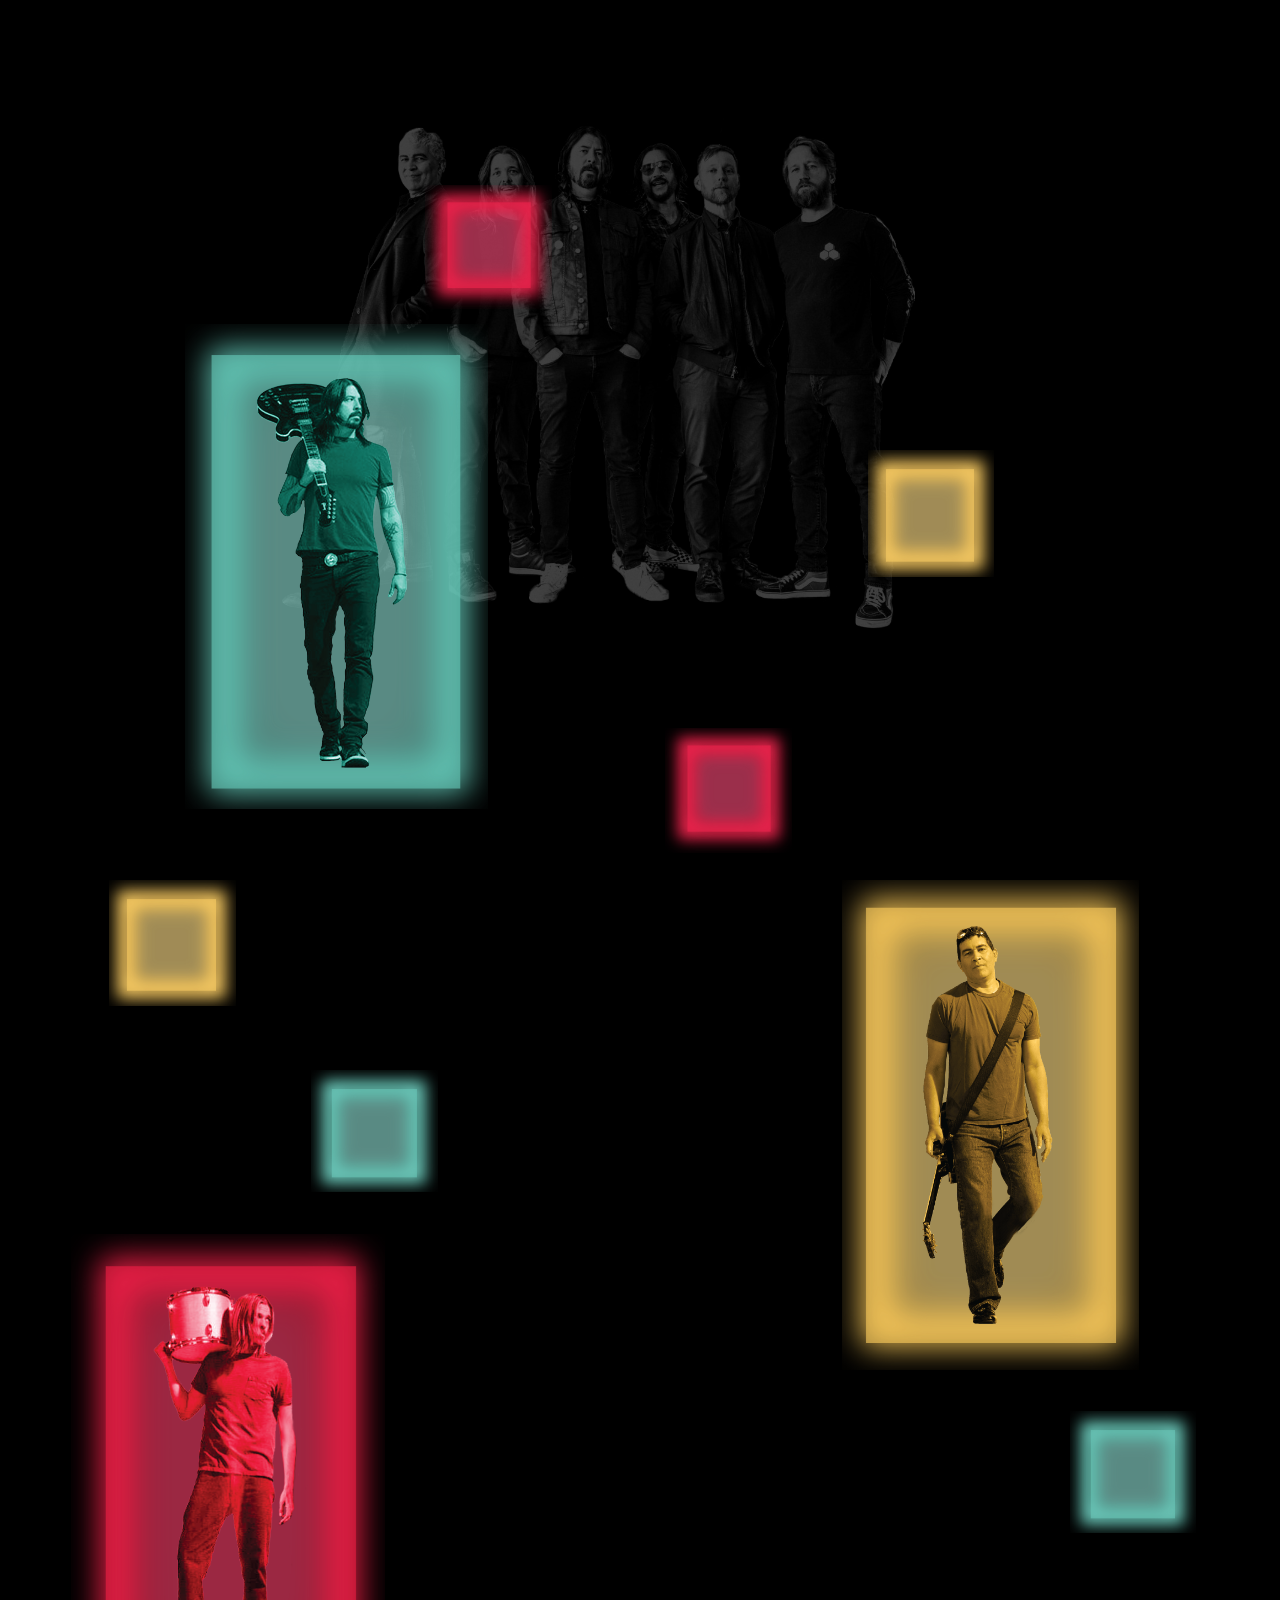
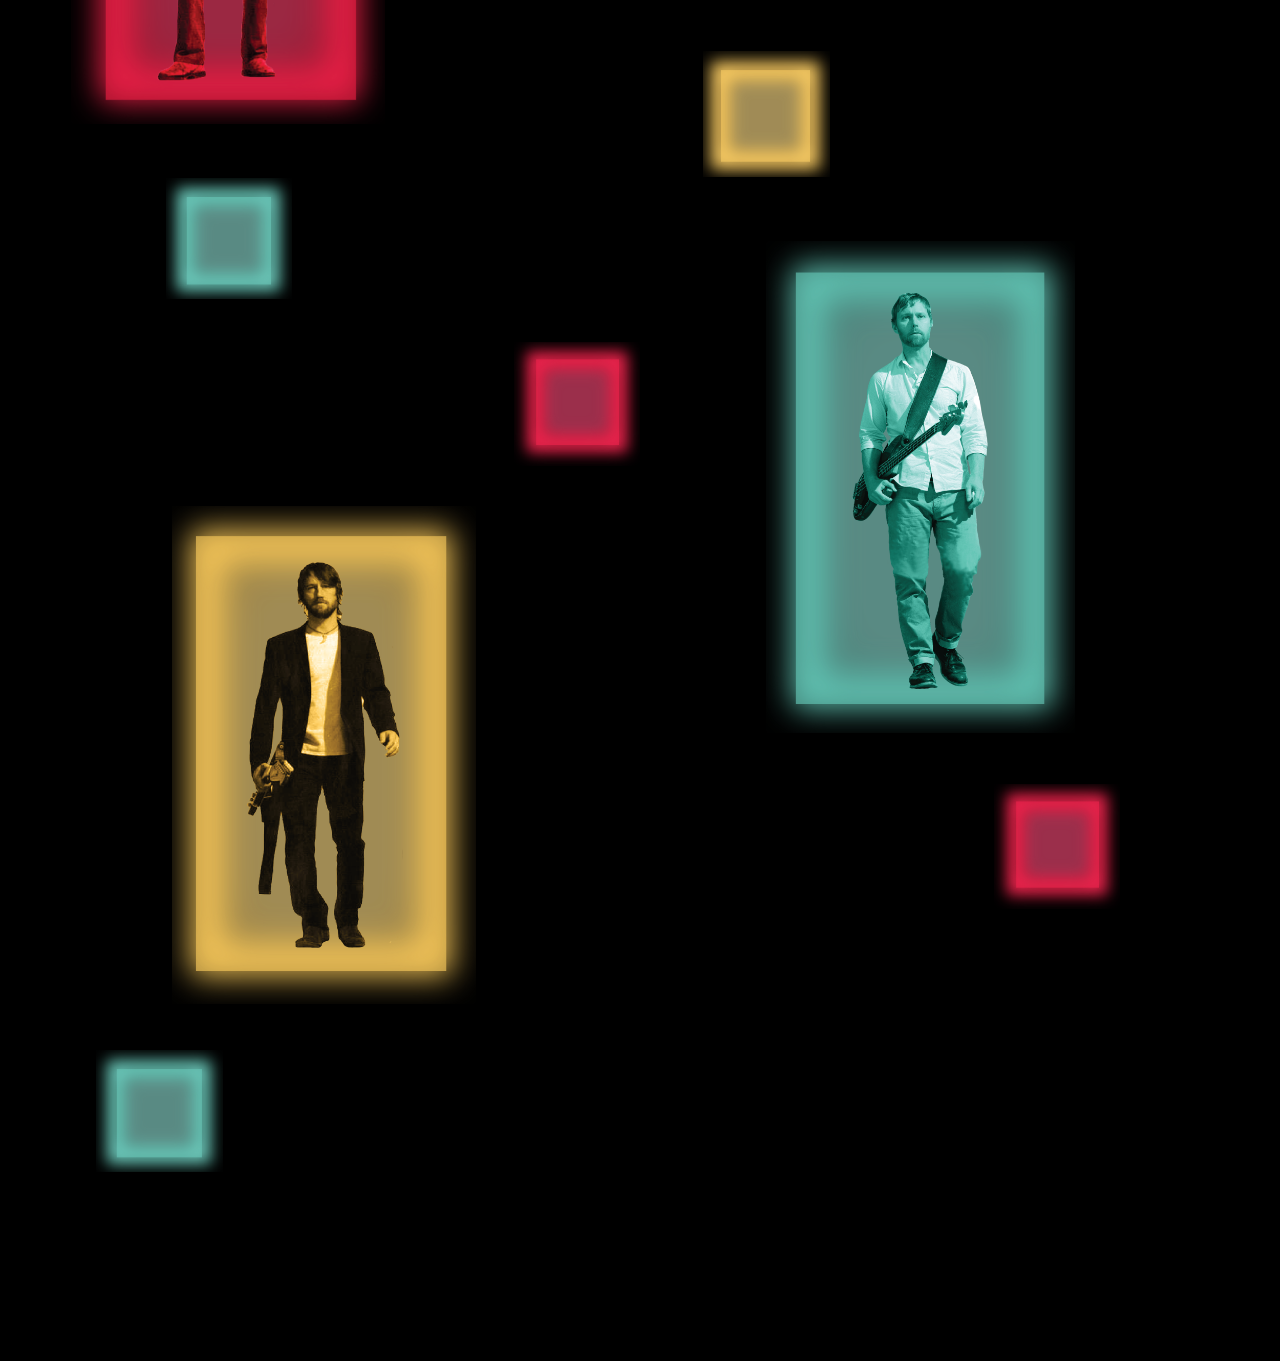
==== index.html @ 921082fd "foo fighters" ====
<html>
  <head>
    <meta charset="utf-8">
    <meta name="viewport" content="width=device-width, initial-scale=1">
    <title> Foo Fighters </title>
    <link rel="stylesheet" type="text/css" href="styles.css">
    <link href="https://fonts.googleapis.com/css?family=Raleway" rel="stylesheet">
  </head>
    <body>
    	
        <div class="container">

            <img src="img/band.png" class="band">

            <img src="img/dave neon.png" class="dave">

            <img src="img/red square.png" class="red1">  

            <img src="img/pat neon.png" class="pat">

            <img src="img/red square.png" class="red2">

            <img src="img/orange square.png" class="orange1">

            <img src="img/taylor neon.png" class="taylor">

            <img src="img/blue square.png" class="blue1">

            <img src="img/orange square.png" class="orange2">

            <img src="img/nate neon 1.png" class="nate">

            <img src="img/blue square.png" class="blue2">

            <img src="img/chris neon.png" class="chris">

            <img src="img/red square.png" class="red3">

            <img src="img/blue square.png" class="blue3">

            <img src="img/red square.png" class="red4">

            <img src="img/blue square.png" class="blue4">

           <img src="img/orange square.png" class="orange4">


           <div class="svg">
           <img src="img/dave grohl animated.svg" class="daves"> 
           <img src="img/pat smear animated.svg" class="pats">
           <img src="img/taylor hawking animated.svg" class="taylors">
           <img src="img/nate mendel animated.svg" class="nates">
           <img src="img/chris shiflett animated.svg" class="chriss">
       </div>


    </div>
</marquee>
    </body>
    	</html>
---- styles.css ----
*
 {box-sizing: border-box;
 }



body {
background-color: black;
max-width: 100%;
}



.container {
	transform: translate3d(0, 0, 0);
}


.band {
	width: 52%;
	height: auto;
	opacity: 28%;
	margin-left: 21%;
	margin-top: 8%;
	z-index: -1;
	position: fixed;
}



.dave {
	width: 24%;
	height: auto;
	margin-left: 14%;
	margin-top: 25%;
	position: absolute;
}



.daves {
	width: 38%;
	height: auto;
	position: absolute;
	margin-top: 18.5%;
	margin-left: 9%;
	display: inline;
	opacity: 0;
}


.daves:hover {
	width: 38%;
	height: auto;
	opacity: 1;
	animation: infinite;
}



.red1 {
	width: 10%;
	height: auto;
	margin-top: 14%;
	margin-left: 33%;
	position: absolute;
}



.pat {
	width: 23.5%;
	height: auto;
	margin-top: 69%;
	margin-left: 66%;
	position: absolute;
}




.pats {
	width: 38%;
	height: auto;
	position: absolute;
	margin-top: 63%;
	margin-left: 60%;
	z-index: 2;
	display: inline;
	opacity: 0;
}



.pats:hover {
	width: 38%;
	height: auto;
	opacity: 1;
}



.red2 {
	width: 10%;
	height: auto;
	margin-top: 57%;
	margin-left: 52%;
	position: absolute;
}



.orange1 {
	width: 10%;
	height: auto;
	margin-top: 69%;
	margin-left: 8%;
	position: absolute;

}



.taylor {
	width: 24.8%;
	height: auto;
	margin-top: 97%;
	margin-left: 5%;
	position: absolute;
}



.taylors {
	width: 38%;
	height: auto;
	margin-top: 92%;
	margin-left: 2%;
	position: absolute;
	z-index: 2;
	display: inline;
	opacity: 0;
}



.taylors:hover {
	width: 38%;
	height: auto;
	opacity: 1;
}



.blue1 {
	width: 10%;
	height: auto;
	margin-top: 111%;
	margin-left: 84%;
	position: absolute;
}



.orange2 {
	width: 10%;
	height: auto;
	margin-top: 130%;
	margin-left: 55%;
	position: absolute;
}



.nate {
	width: 24.4%;
	height: auto;
	margin-top: 145%;
	margin-left: 60%;
	position: absolute;
}




.nates {
	width: 38%;
	height: auto;
	margin-top: 139.5%;
	margin-left: 54%;
	position: absolute;
	z-index: 2;
	display: inline;
	opacity: 0;
}



.nates:hover {
	width: 38%;
	height: auto;
	opacity: 1;
}



.blue2 {
	width: 10%;
	height: auto;
	margin-top: 140%;
	margin-left: 12.5%;
	position: absolute;
}



.chris {
	width: 24%;
	height: auto;
	margin-top: 166%;
	margin-left: 13%;
	position: absolute;
}



.chriss {
	width: 38%;
	height: auto;
	margin-top: 160%;
	margin-left: 5%;
	position: absolute;
	z-index: 2;
	display: inline;
	opacity: 0;
}




.chriss:hover {
	width: 38%;
	height: auto;
	opacity: 1;

}



.red3 {
	width: 10%;
	height: auto;
	margin-top: 188%;
	margin-left: 78%;
	position: absolute;
}



.blue3 {
	width: 10%;
	height: auto;
	margin-top: 209%;
	margin-left: 7%;
	padding-bottom: 15%;
	position: absolute;
}




.red4 {
	width: 10%;
	height: auto;
	margin-top: 153%;
	margin-left: 40%;
	position: absolute;
}




.blue4 {
	width: 10%;
	height: auto;
	margin-top: 84%;
	margin-left: 24%;
	position: absolute;
}



.orange4 {
	width: 10%;
	height: auto;
	margin-top: 35%;
	margin-left: 68%;
	position: absolute;
}
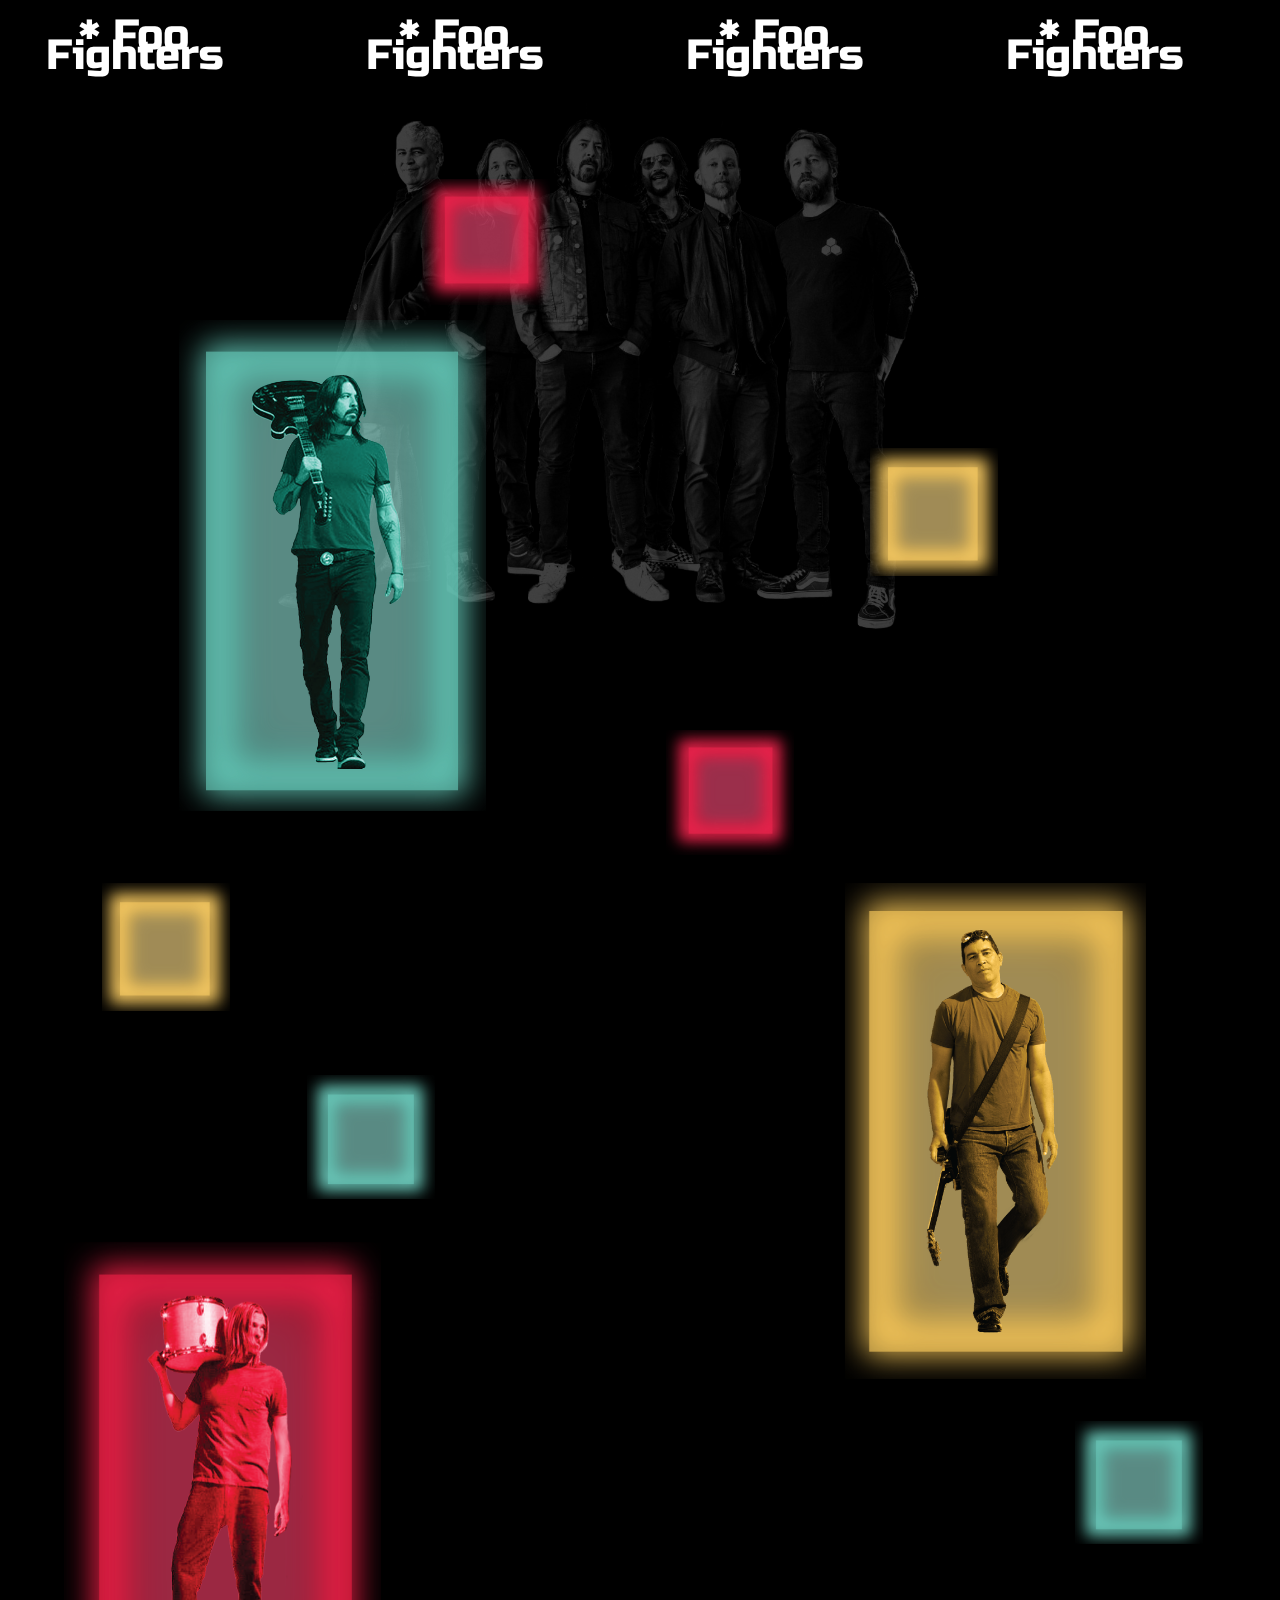
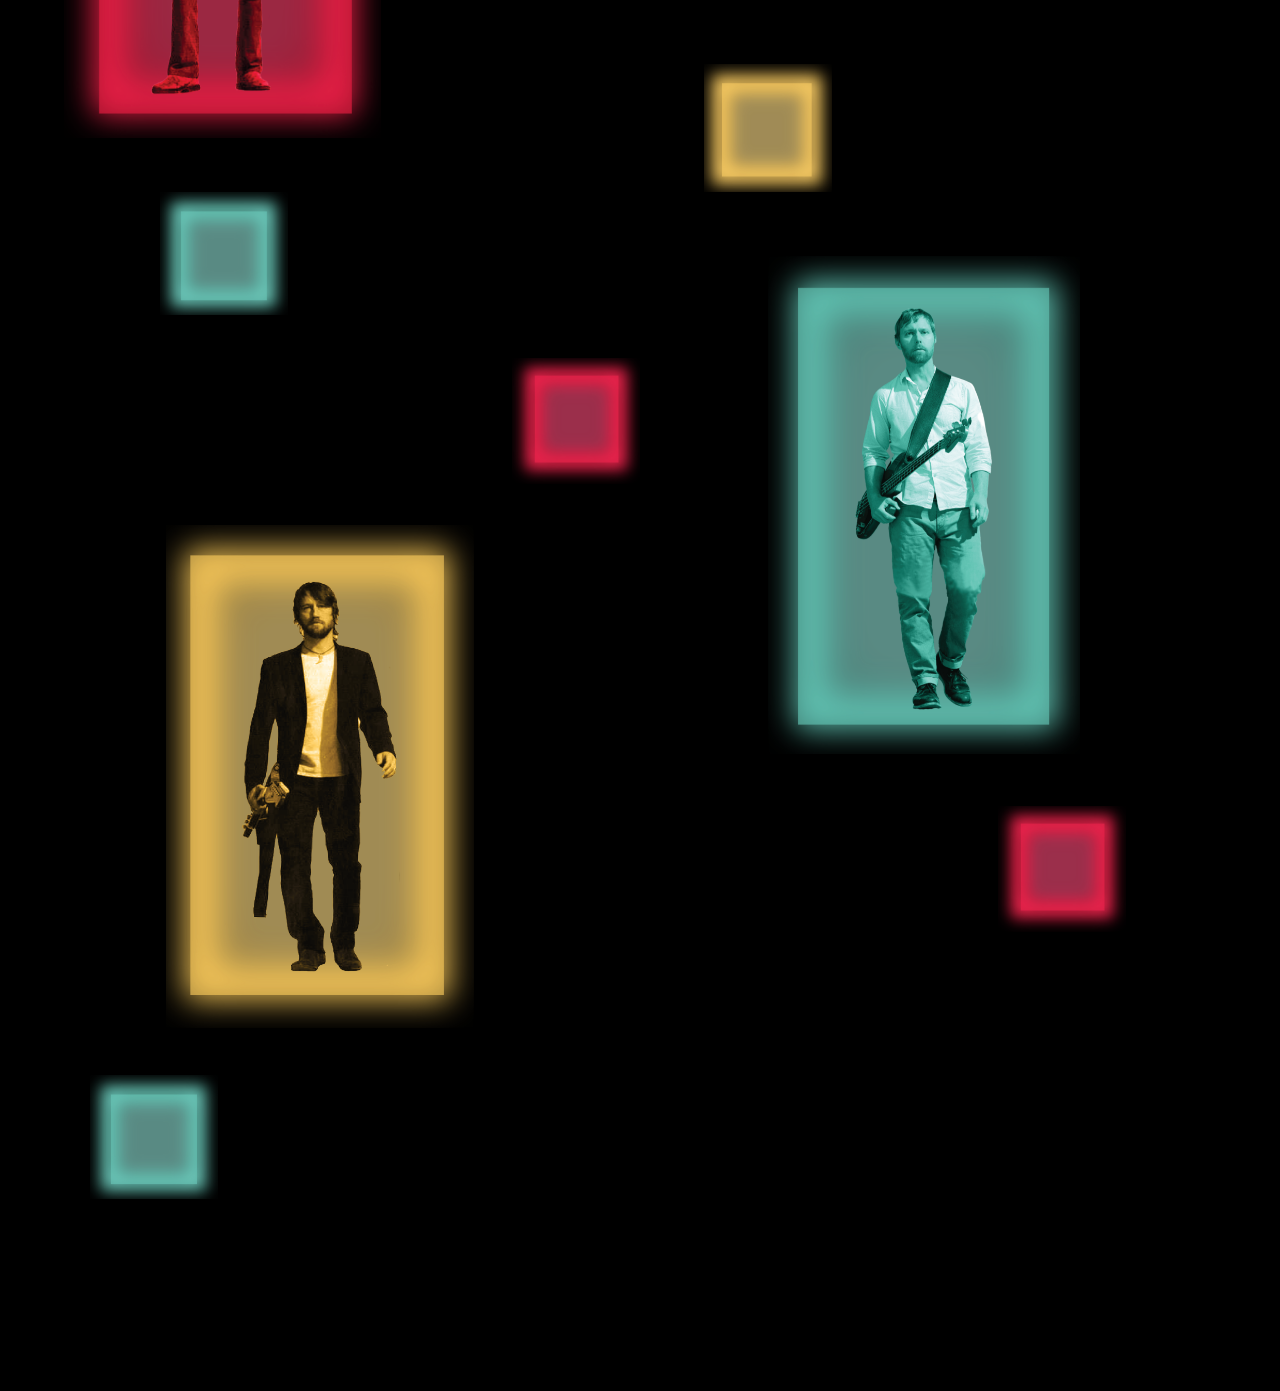
==== commit ac6c09c2: "b" ====
--- a/index.html
+++ b/index.html
@@ -5,10 +5,36 @@
     <title> Foo Fighters </title>
     <link rel="stylesheet" type="text/css" href="styles.css">
     <link href="https://fonts.googleapis.com/css?family=Raleway" rel="stylesheet">
+    <link rel="preconnect" href="https://fonts.gstatic.com">
+    <link href="https://fonts.googleapis.com/css2?family=Russo+One&display=swap" rel="stylesheet">
   </head>
     <body>
     	
         <div class="container">
+
+       <div class="marquee">
+          <div class="marquee__inner" aria-hidden="true">
+         <span>* Foo Fighters </span>
+         <span>* Foo Fighters </span>
+         <span>* Foo Fighters </span>
+         <span>* Foo Fighters </span>
+
+         </div>
+       </div>
+        
+
+
+        <div class="links">          
+           <a href="dave.html" class="davebutt"> click here </a>
+           <a href="pat.html" class="patbutt"> click here </a>
+           <a href="taylor.html" class="taylorbutt"> click here </a>
+           <a href="nate.html" class="natebutt"> click here </a>
+           <a href="chris.html" class="chrisbutt"> click here </a>
+
+
+           </div>
+            
+         
 
             <img src="img/band.png" class="band">
 
--- a/styles.css
+++ b/styles.css
@@ -1,5 +1,7 @@
 *
  {box-sizing: border-box;
+ 	margin: 0;
+ 	padding: 0;
  }
 
 
@@ -247,6 +249,7 @@
 
 
 
+
 .red3 {
 	width: 10%;
 	height: auto;
@@ -299,4 +302,214 @@
 }
 
 
-
+.davebutt {
+	width: 200px;
+	height: 200px;
+	margin-top: 38%;
+	margin-left: 20%;
+	color: white;
+	position: absolute;
+	z-index: 3;
+	font-size: 36px;
+	text-decoration: none;
+	border-radius: 50%;
+	border: 2px solid;
+	border-color: white; 
+    opacity: 0;
+    display: inline-block;
+    padding: 0px
+	padding-left: 60px;
+	padding-top: 53px;
+	
+}
+
+
+
+
+.davebutt:hover {
+	opacity: 1;
+	opacity: 20%;
+	transition: 0.5s;
+	background-color: white;
+}
+
+
+
+.patbutt {
+	width: 200px;
+	height: 200px;
+	color: white;
+	display: inline-block;
+	font-size: 38px;
+	text-decoration: none;
+	border-radius: 50%;
+	position: absolute;
+	padding: 0px;
+	padding-left: 60px;
+	padding-top: 53px;
+	border: 2px solid;
+	border-color: white;
+	z-index: 3;
+	margin-top: 82%;
+	margin-left: 71.5%;
+	opacity: 0;
+
+}
+
+
+
+.patbutt:hover {
+	opacity: 1;
+	background-color: white;
+	opacity: 20%;
+	transition: 0.5s;
+}
+
+
+
+.taylorbutt {
+	width: 200px;
+	height: 200px;
+	color: white;
+	display: inline-block;
+	font-size: 38px;
+	text-decoration: none;
+	border-radius: 50%;
+	position: absolute;
+	padding: 0px;
+	padding-left: 60px;
+	padding-top: 53px;
+	border: 2px solid;
+	border-color: white;
+	z-index: 3;
+	margin-top: 111%;
+	margin-left: 11.6%;
+	opacity: 0;
+}
+
+
+
+.taylorbutt:hover {
+	opacity: 1;
+	background-color: white;
+	opacity: 20%;
+	transition: 0.5s;
+}
+
+
+.natebutt {
+	width: 200px;
+	height: 200px;
+	color: white;
+	display: inline-block;
+	font-size: 38px;
+	text-decoration: none;
+	border-radius: 50%;
+	position: absolute;
+	padding: 0px;
+	padding-left: 60px;
+	padding-top: 53px;
+	border: 2px solid;
+	border-color: white;
+	z-index: 3;
+	margin-top: 158%;
+	margin-left: 66%;
+	opacity: 0;
+
+}
+	
+
+
+.natebutt:hover {
+	opacity: 1;
+	background-color: white;
+	opacity: 20%;
+	transition: 0.5s;
+}
+
+
+
+.chrisbutt {
+	width: 200px;
+	height: 200px;
+	color: white;
+	display: inline-block;
+	font-size: 38px;
+	text-decoration: none;
+	border-radius: 50%;
+	position: absolute;
+	padding: 0px;
+	padding-left: 60px;
+	padding-top: 53px;
+	border: 2px solid;
+	border-color: white;
+	z-index: 3;
+	margin-top: 180%;
+	margin-left: 18.7%;
+	opacity: 0;
+}
+
+
+
+.chrisbutt:hover {
+	opacity: 1;
+	background-color: white;
+	opacity: 20%;
+	transition: 0.5s;
+}
+
+
+
+.marquee {
+	width: 100%;
+    position: absolute;
+    overflow: hidden;
+    --offset: 23vw;
+    --move-initial: calc(-25% + var(--offset));
+    --move-final: calc(-50% + var(--offset));
+    margin: 0;
+
+}
+
+
+
+
+.marquee__inner {
+    width: fit-content;
+    display: flex;
+    position: relative;
+    transform: translate3d(var(--move-initial), 0, 0);
+    animation: marquee 4s linear infinite;
+    animation-play-state: running;
+}
+
+
+.marquee span {
+    font-size: 42px;
+    padding: 02vw;
+    color: white;
+    text-align: center;
+    font-family: 'Russo One';
+    line-height: 20px;
+   
+}
+
+
+
+.marquee:hover .marquee__inner {
+    animation-play-state: running;
+}
+
+
+
+@keyframes marquee {
+    0% {
+        transform: translate3d(var(--move-initial), 0, 0);
+    }
+
+
+
+    100% {
+        transform: translate3d(var(--move-final), 0, 0);
+    }
+}